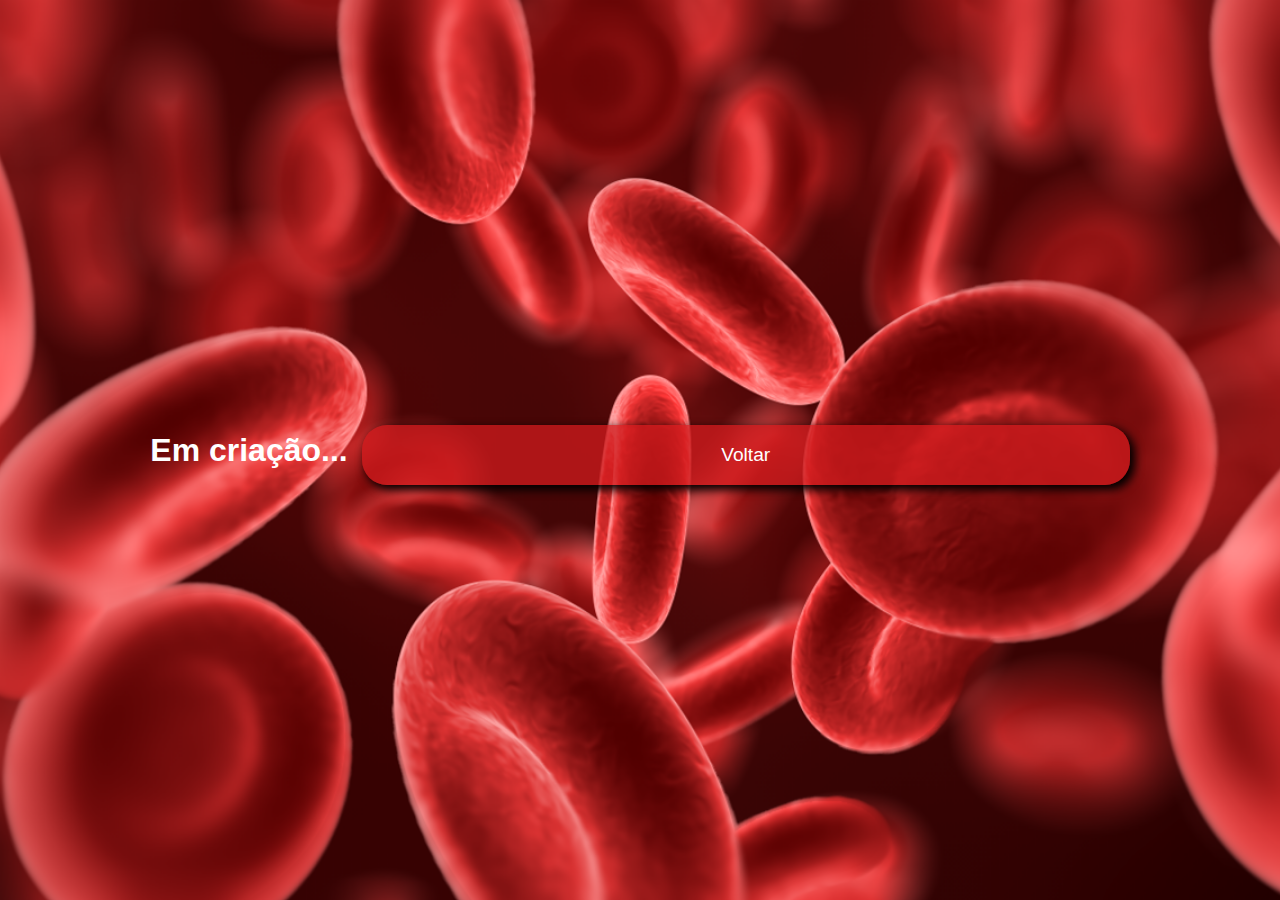
==== HTML/ciclo.html @ 0049cb9c "Adicionando caminho aos botões" ====
<!DOCTYPE html>
<html lang="pt-br">
<head>
    <meta charset="UTF-8">
    <meta name="viewport" content="width=device-width, initial-scale=1.0">
    <title>Ciclo</title>
    <link rel="stylesheet" href="../CSS/style.css">
</head>
<body>
    <div class="imgHome">
        <div class="mapa-container">


            <h1 style="color: white;">Em criação...</h1>

            

            <a class="mapa-voltar" href="./menu.html">
                
                <p>Voltar</p> 
                
            </a>
        </div>
    </div>
</body>
</html>
---- CSS/style.css ----
html, body{
    height: 100%;
    margin: 0;
    font-family: Arial, Helvetica, sans-serif;
}


.imag{
    display: flex;
    justify-content: center;
    align-items: center;
}

.vid{
    display: flex;
    justify-content: center;
    align-items: center;
}



.imgHome{
    position: relative;
    background-image: url('../IMAGENS/imagemHome.png');
    background-size: cover;
    width: 100%;
    height: 100%;
    background-position: center;
    display: flex;
    align-items: center;
}

.container{
    height: 80%;
    display: flex;
    justify-content: center;
    align-items: center;
    flex-wrap: wrap;
}


.titulo-mapa{
    display: flex;
    width: 85%;
    color: white;
    font-size: larger;
}

.mapa-container{
    height: 95%;
    width: 100%;
    display: flex;
    justify-content: center;
    align-items: center;
    flex-wrap: wrap;
    gap: 14px;
}


.mapa{
    border-radius: 10px;
    width:70%;
    height: auto;
}

.mapa-voltar{
    margin-top: 10px;
    width: 60%;
    background-color: #ce1a1dc3;
    border-radius: 25px;
    box-shadow: 4px 4px 10px 1px;
    border: none;
    text-align: center;
    align-content: center;
}


.mapa-voltar p{
    color: white;
    font-size: larger;
}


.botao{
    height: 8em;
    width: 80%;
    background-color: #7a1513;
    border-radius: 25px;
    opacity: 0.8;
    box-shadow: 4px 4px 10px 1px;
    border: none;
    text-align: center;
    align-content: center;
}

.botao p{
    color: white;
    font-size: larger;
    font-weight: bold;
}

a{
    text-decoration: none;
    color: inherit;
}

.voltar{
    width: 80%;
    background-color: #ce1a1c;
    border-radius: 25px;
    box-shadow: 4px 4px 10px 1px;
    border: none;
    text-align: center;
    align-content: center;
}

.voltar p{
    color: white;
    font-size: larger;
}


.midBotao{
    width: 80%;
    display: flex;
    gap: 18px;
}


.flex{
    display: flex;

}
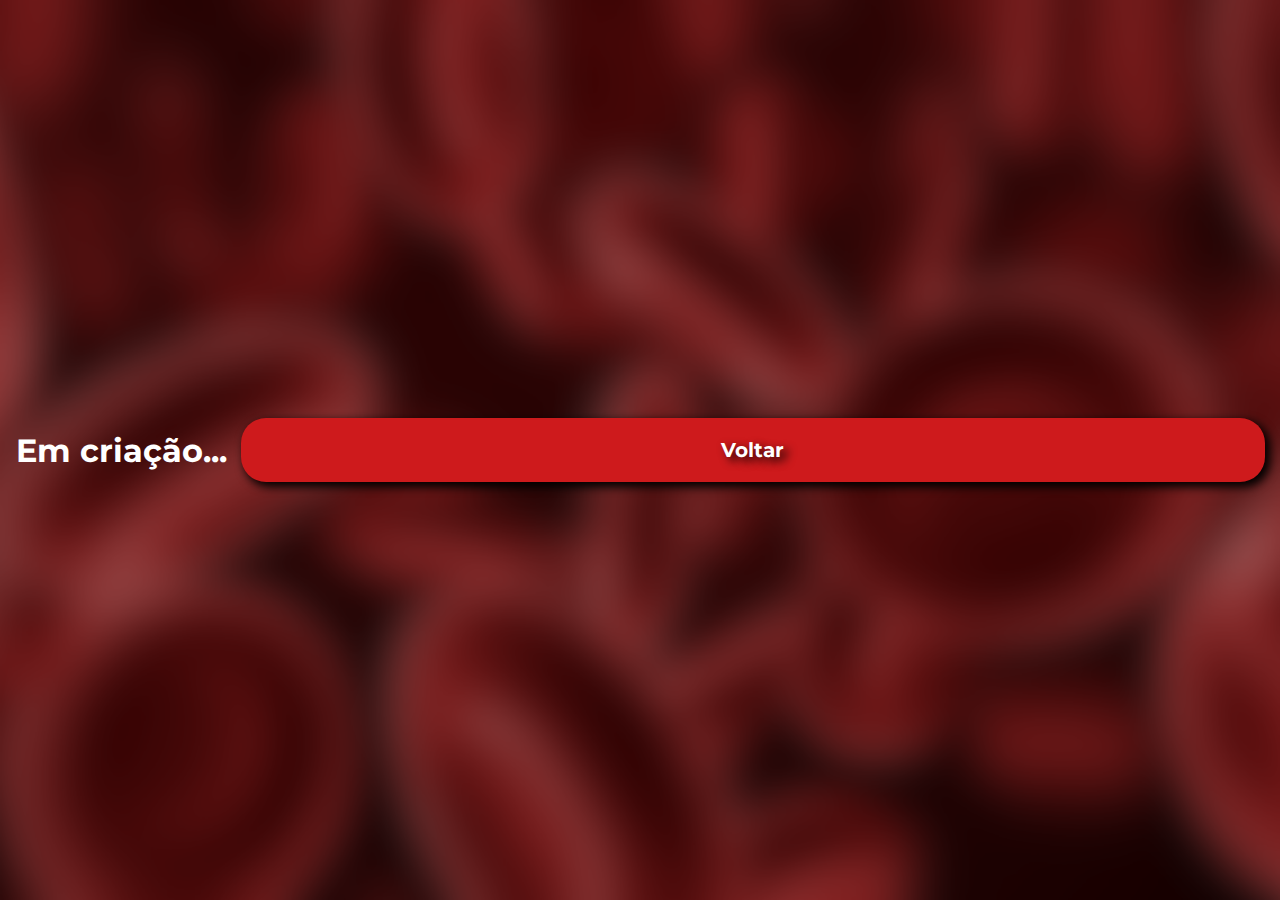
==== commit ae7f1ac7: "Importando lib de fonts e aumentando contraste" ====
--- a/HTML/ciclo.html
+++ b/HTML/ciclo.html
@@ -5,6 +5,13 @@
     <meta name="viewport" content="width=device-width, initial-scale=1.0">
     <title>Ciclo</title>
     <link rel="stylesheet" href="../CSS/style.css">
+
+
+    <!-- Import da font do google montserrat -->
+    <link rel="preconnect" href="https://fonts.googleapis.com">
+    <link rel="preconnect" href="https://fonts.gstatic.com" crossorigin>
+    <link href="https://fonts.googleapis.com/css2?family=Montserrat:ital,wght@0,100..900;1,100..900&display=swap"
+        rel="stylesheet">
 </head>
 <body>
     <div class="imgHome">
@@ -15,7 +22,7 @@
 
             
 
-            <a class="mapa-voltar" href="./menu.html">
+            <a class="voltar" href="./menu.html">
                 
                 <p>Voltar</p> 
                 
--- a/CSS/style.css
+++ b/CSS/style.css
@@ -2,9 +2,15 @@
 html, body{
     height: 100%;
     margin: 0;
-    font-family: Arial, Helvetica, sans-serif;
+    font-family: "Montserrat" ,Arial, Helvetica, sans-serif;
 }
 
+  
+
+
+p{
+    text-shadow: 5px 4px 5px rgb(0,0,0);
+}
 
 .imag{
     display: flex;
@@ -22,7 +28,7 @@
 
 .imgHome{
     position: relative;
-    background-image: url('../IMAGENS/imagemHome.png');
+    background-image: url('../IMAGENS/imagemFundo.png');
     background-size: cover;
     width: 100%;
     height: 100%;
@@ -78,16 +84,15 @@
 
 .mapa-voltar p{
     color: white;
-    font-size: larger;
+    font-size: xx-large;
 }
 
 
 .botao{
     height: 8em;
     width: 80%;
-    background-color: #7a1513;
+    background-color: rgba(184, 74, 72, 0.316);
     border-radius: 25px;
-    opacity: 0.8;
     box-shadow: 4px 4px 10px 1px;
     border: none;
     text-align: center;
@@ -96,7 +101,7 @@
 
 .botao p{
     color: white;
-    font-size: larger;
+    font-size: 1.25em;
     font-weight: bold;
 }
 
@@ -117,7 +122,9 @@
 
 .voltar p{
     color: white;
-    font-size: larger;
+    font-size: 1.25em;
+    font-weight: bold;
+    text-shadow: 5px 4px 10px rgb(0,0,0);
 }
 
 
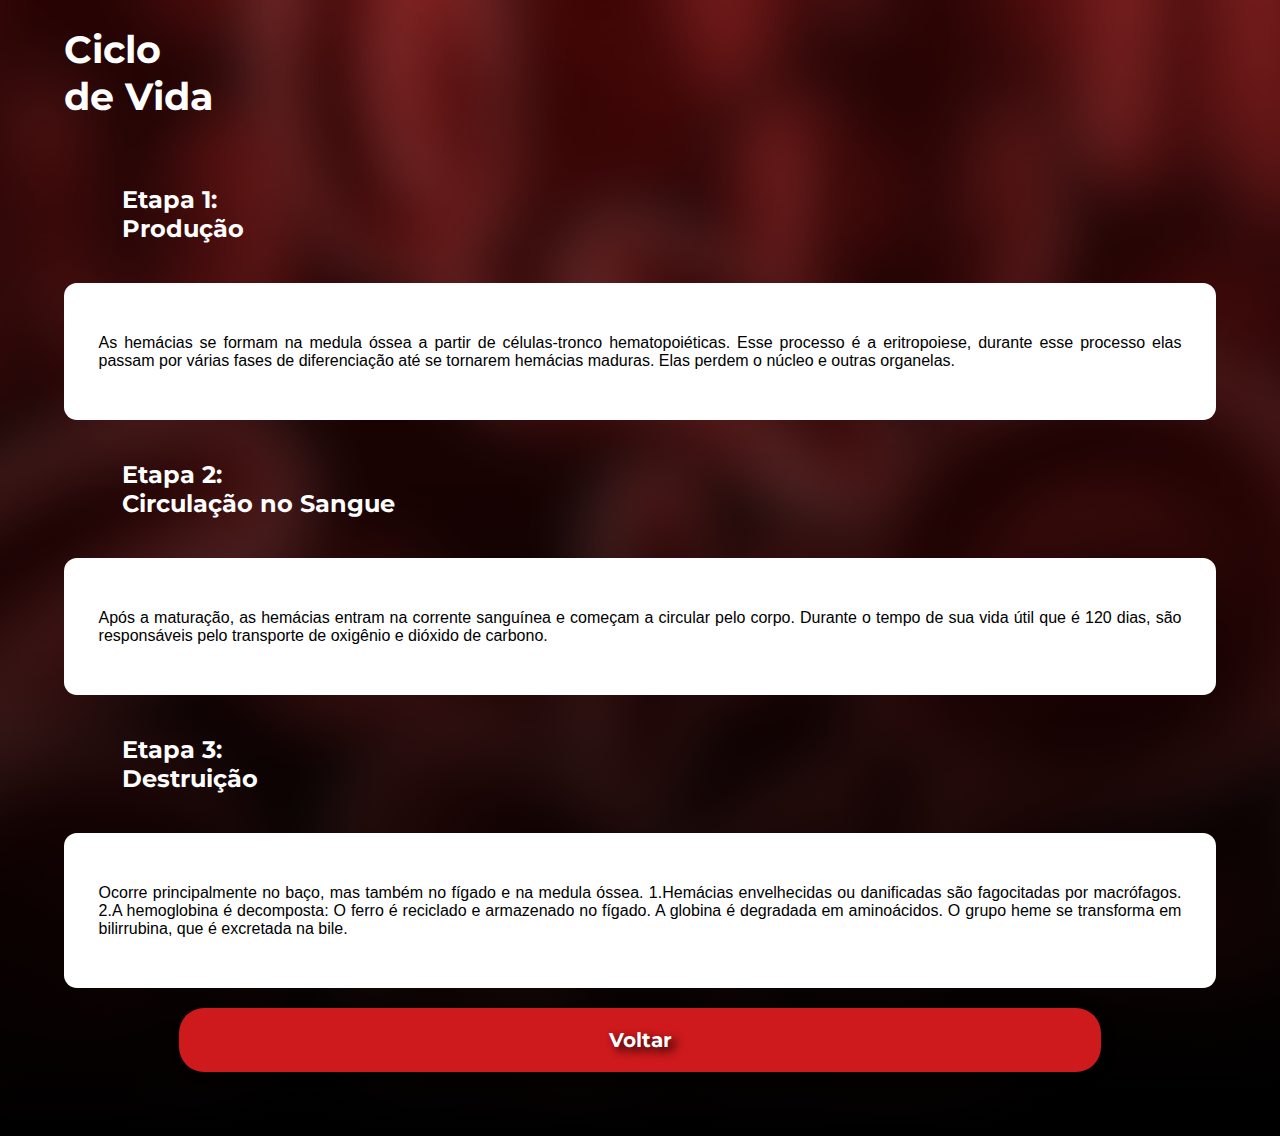
==== commit b5ebf7fc: "Criação da página 'Ciclo'" ====
--- a/HTML/ciclo.html
+++ b/HTML/ciclo.html
@@ -1,11 +1,15 @@
 <!DOCTYPE html>
 <html lang="pt-br">
+
 <head>
     <meta charset="UTF-8">
     <meta name="viewport" content="width=device-width, initial-scale=1.0">
     <title>Ciclo</title>
     <link rel="stylesheet" href="../CSS/style.css">
+    <link rel="stylesheet" href="../CSS/ciclo.css">
 
+
+    <script src="../JS/index.js"></script>
 
     <!-- Import da font do google montserrat -->
     <link rel="preconnect" href="https://fonts.googleapis.com">
@@ -13,21 +17,82 @@
     <link href="https://fonts.googleapis.com/css2?family=Montserrat:ital,wght@0,100..900;1,100..900&display=swap"
         rel="stylesheet">
 </head>
+
 <body>
-    <div class="imgHome">
-        <div class="mapa-container">
+    <div class="imgCiclo">
+        <div class="ciclo-container">
+
+            <div class="tituloContainer">
+                <h1 style="color: white;">Ciclo <br>de Vida</h1>
+            </div>
 
 
-            <h1 style="color: white;">Em criação...</h1>
 
-            
+            <!-- Etapa 1 -->
+            <div class="subTitulo-ciclo">
+                <h2>Etapa 1:
+                    <br>Produção
+                </h2>
+            </div>
+            <div class="ciclo-content">
+                <p>As hemácias se formam na medula óssea a partir de células-tronco hematopoiéticas. Esse processo é a
+                    eritropoiese, durante esse processo elas passam por várias fases de diferenciação até se tornarem
+                    hemácias maduras. Elas perdem o núcleo e outras organelas.
+                </p>
+            </div>
+
+
+
+
+            <!-- Etapa 2 -->
+            <div class="subTitulo-ciclo">
+                <h2>Etapa 2:
+                    <br>Circulação no Sangue
+                </h2>
+            </div>
+            <div class="ciclo-content">
+                <p>Após a maturação, as hemácias entram na corrente sanguínea e começam a circular pelo corpo. Durante o
+                    tempo de sua vida útil que é 120 dias, são responsáveis pelo transporte de oxigênio e dióxido de
+                    carbono.
+                </p>
+            </div>
+
+
+
+
+
+
+
+
+            <!-- Etapa 3 -->
+            <div class="subTitulo-ciclo">
+                <h2>Etapa 3:
+                    <br>Destruição
+                </h2>
+            </div>
+            <div class="ciclo-content">
+                <p>Ocorre principalmente no baço, mas também no fígado e na medula óssea.
+                    1.Hemácias envelhecidas ou danificadas são fagocitadas por macrófagos.
+                    2.A hemoglobina é decomposta:
+                    O ferro é reciclado e armazenado no fígado.
+                    A globina é degradada em aminoácidos.
+                    O grupo heme se transforma em bilirrubina, que é excretada na bile.
+                </p>
+            </div>
+
+
+
+
+
 
             <a class="voltar" href="./menu.html">
-                
-                <p>Voltar</p> 
-                
+
+                <p>Voltar</p>
+
             </a>
+
         </div>
     </div>
 </body>
+
 </html>--- a/CSS/style.css
+++ b/CSS/style.css
@@ -27,15 +27,20 @@
 
 
 .imgHome{
-    position: relative;
-    background-image: url('../IMAGENS/imagemFundo.png');
+    background-image: 
+      linear-gradient(to top, #000000af, transparent),
+      url('../IMAGENS/imagemFundo.png');
     background-size: cover;
-    width: 100%;
-    height: 100%;
+    background-repeat: no-repeat;
     background-position: center;
     display: flex;
     align-items: center;
+    justify-content: center;
+    height: 100%;
 }
+
+
+
 
 .container{
     height: 80%;
@@ -91,9 +96,9 @@
 .botao{
     height: 8em;
     width: 80%;
-    background-color: rgba(184, 74, 72, 0.316);
+    background-color: rgba(224, 63, 61, 0.316);
     border-radius: 25px;
-    box-shadow: 4px 4px 10px 1px;
+    box-shadow: 4px 4px 10px 1px rgba(0, 0, 0, 0.269);
     border: none;
     text-align: center;
     align-content: center;
@@ -114,7 +119,7 @@
     width: 80%;
     background-color: #ce1a1c;
     border-radius: 25px;
-    box-shadow: 4px 4px 10px 1px;
+    box-shadow: 4px 4px 10px 1px rgba(0, 0, 0, 0.269);
     border: none;
     text-align: center;
     align-content: center;
--- a/CSS/ciclo.css
+++ b/CSS/ciclo.css
@@ -0,0 +1,60 @@
+.imgCiclo{
+    background-image: 
+      linear-gradient(to top, #000, transparent),
+      url('../IMAGENS/imagemFundo.png');
+    background-size: cover;
+    background-repeat: no-repeat;
+    background-position: center;
+    display: flex;
+    align-items: center;
+    justify-content: center;
+}
+
+
+
+
+
+
+
+
+.ciclo-container{
+    height: 95%;
+    width: 90%;
+    display: flex;
+    justify-content: center;
+    align-items: center;
+    flex-wrap: wrap;
+    gap: 20px;
+
+    padding-bottom: 5%;
+}
+
+
+
+.tituloContainer{
+    width: 100%;
+    display: flex;
+    flex-direction: column;
+    align-items: flex-start;
+    font-size: larger;
+}   
+
+.ciclo-content{
+    border-radius: 13px;
+    background-color: white;
+    padding: 3%;
+}
+
+.subTitulo-ciclo{
+    color: white;
+    width: 90%;
+}
+
+
+.ciclo-content p{
+    font-family: Arial, Helvetica, sans-serif;
+    text-shadow: none;
+    text-align: justify;
+}
+
+
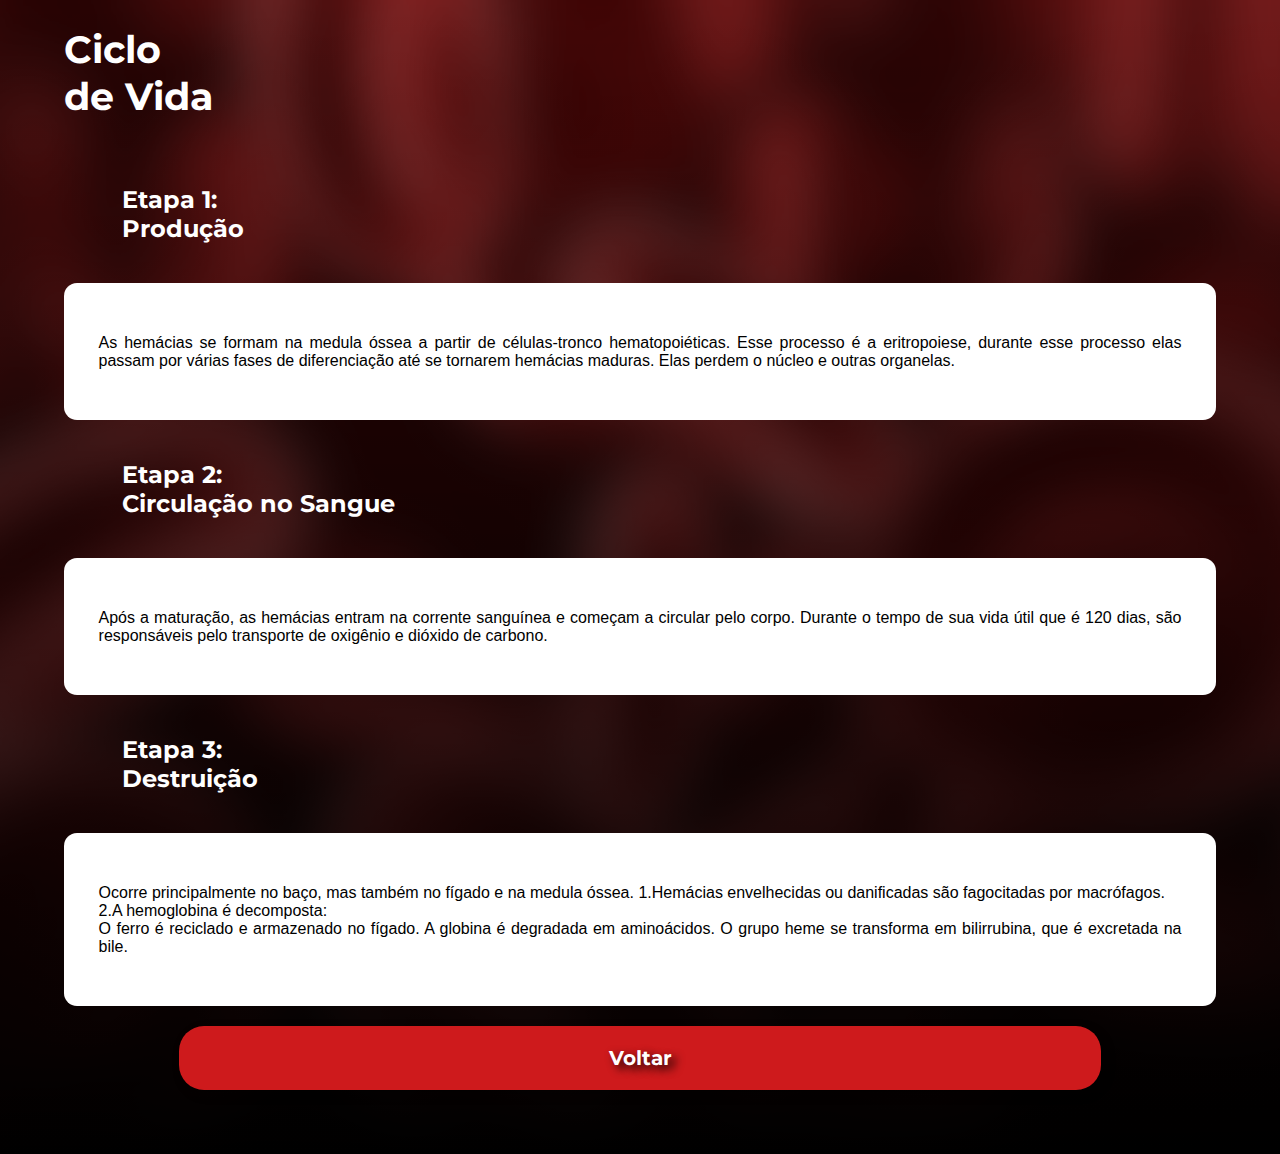
==== commit 4b7f4df4: "Adicionando links ao mapa" ====
--- a/HTML/ciclo.html
+++ b/HTML/ciclo.html
@@ -72,8 +72,8 @@
             </div>
             <div class="ciclo-content">
                 <p>Ocorre principalmente no baço, mas também no fígado e na medula óssea.
-                    1.Hemácias envelhecidas ou danificadas são fagocitadas por macrófagos.
-                    2.A hemoglobina é decomposta:
+                    1.Hemácias envelhecidas ou danificadas são fagocitadas por macrófagos. <br>
+                    2.A hemoglobina é decomposta: <br>
                     O ferro é reciclado e armazenado no fígado.
                     A globina é degradada em aminoácidos.
                     O grupo heme se transforma em bilirrubina, que é excretada na bile.
--- a/CSS/style.css
+++ b/CSS/style.css
@@ -59,6 +59,7 @@
 }
 
 .mapa-container{
+    position: relative;
     height: 95%;
     width: 100%;
     display: flex;
@@ -69,11 +70,70 @@
 }
 
 
+
 .mapa{
+    display: block;
     border-radius: 10px;
     width:70%;
-    height: auto;
-}
+    height: 60%;
+    width: 88%;
+}
+
+.linkGroup{
+    width: 90%;
+    height: 60%;
+    position: absolute;
+}
+
+.linkElement{
+    display: block;
+    opacity: 0;
+}
+
+
+.linkElement div{
+    width: 10px;
+    background-color: #ce1a1c;
+}
+
+.link1{
+    margin-top: 12%;
+    margin-left: 12%;
+    margin-right: 80%;
+}
+.link2{
+    float: right;
+    margin-right: 48%;
+}
+.link3{
+    float: right;
+    margin-top: 4%;
+    margin-left: 20%;
+    margin-right: 14%;
+
+}
+.link4{
+    float: right;
+    margin-top: 25%;
+    margin-right: 9%;
+}
+.link5{
+    float: right;
+    margin-top: 15%;
+    margin-left: 10%;
+    margin-right: 12%;
+}
+.link6{
+    margin-top: 60%;
+    margin-left: 43%;
+    margin-right: 43%;
+}
+.link7{
+    margin-top: 18%;
+    margin-left: 32%;
+    margin-right: 60%;
+}
+
 
 .mapa-voltar{
     margin-top: 10px;
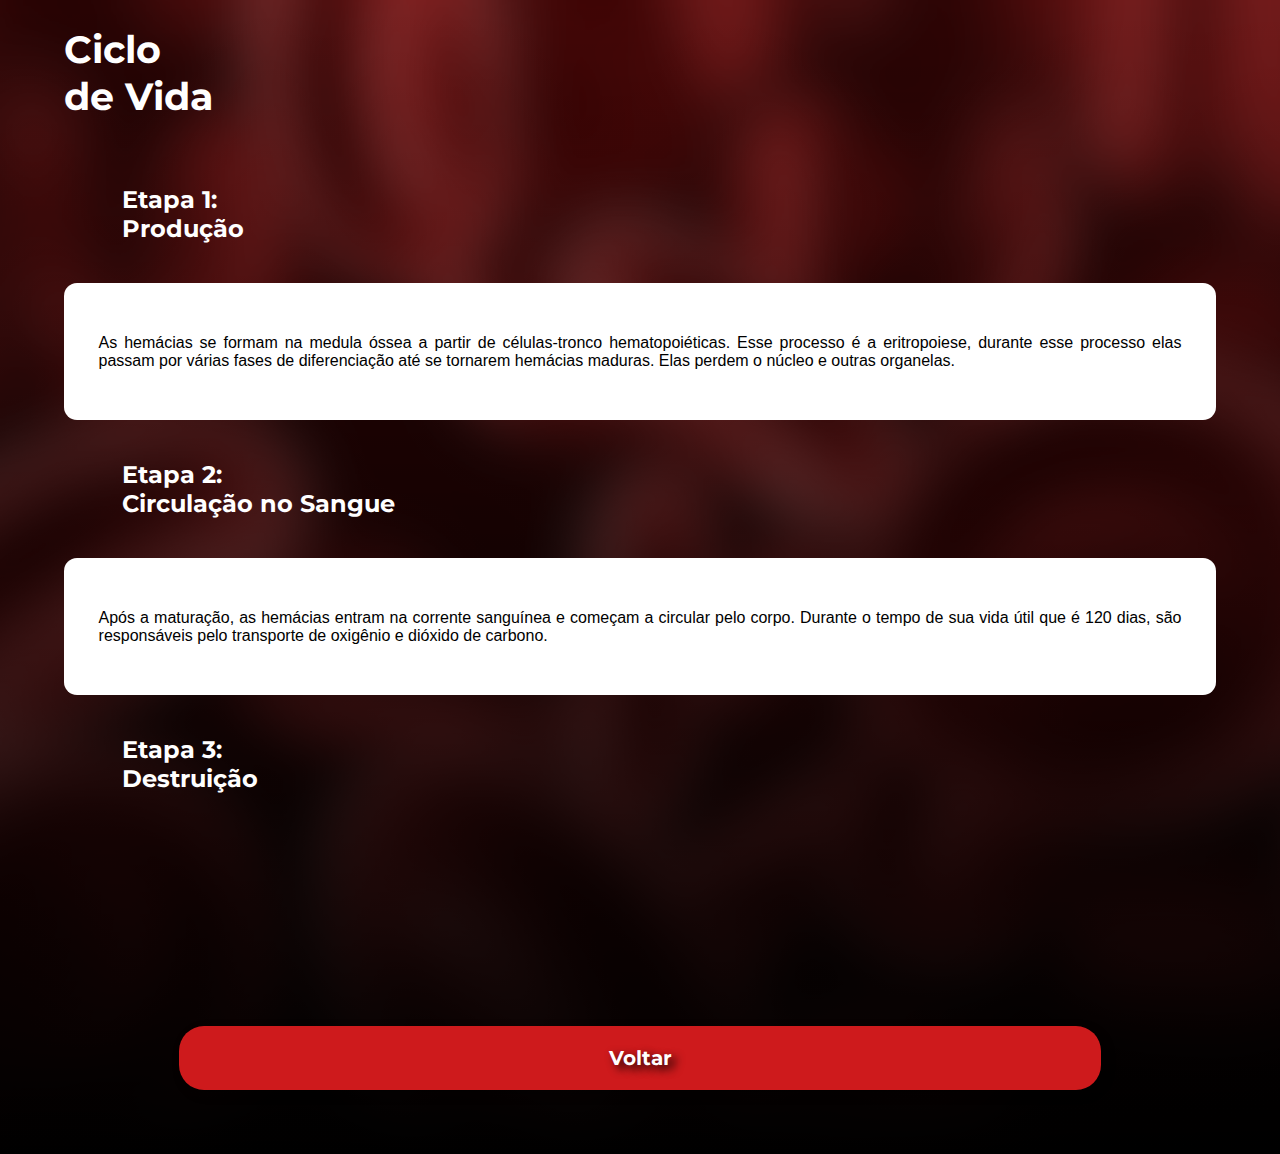
==== commit 1b982641: "Adicionando animações" ====
--- a/HTML/ciclo.html
+++ b/HTML/ciclo.html
@@ -7,7 +7,6 @@
     <title>Ciclo</title>
     <link rel="stylesheet" href="../CSS/style.css">
     <link rel="stylesheet" href="../CSS/ciclo.css">
-
 
     <script src="../JS/index.js"></script>
 
@@ -29,12 +28,12 @@
 
 
             <!-- Etapa 1 -->
-            <div class="subTitulo-ciclo">
+            <div class="subTitulo-ciclo ">
                 <h2>Etapa 1:
                     <br>Produção
                 </h2>
             </div>
-            <div class="ciclo-content">
+            <div class="ciclo-content conteudo escondido">
                 <p>As hemácias se formam na medula óssea a partir de células-tronco hematopoiéticas. Esse processo é a
                     eritropoiese, durante esse processo elas passam por várias fases de diferenciação até se tornarem
                     hemácias maduras. Elas perdem o núcleo e outras organelas.
@@ -45,12 +44,12 @@
 
 
             <!-- Etapa 2 -->
-            <div class="subTitulo-ciclo">
+            <div class="subTitulo-ciclo ">
                 <h2>Etapa 2:
                     <br>Circulação no Sangue
                 </h2>
             </div>
-            <div class="ciclo-content">
+            <div class="ciclo-content conteudo escondido">
                 <p>Após a maturação, as hemácias entram na corrente sanguínea e começam a circular pelo corpo. Durante o
                     tempo de sua vida útil que é 120 dias, são responsáveis pelo transporte de oxigênio e dióxido de
                     carbono.
@@ -70,7 +69,7 @@
                     <br>Destruição
                 </h2>
             </div>
-            <div class="ciclo-content">
+            <div class="ciclo-content conteudo escondido">
                 <p>Ocorre principalmente no baço, mas também no fígado e na medula óssea.
                     1.Hemácias envelhecidas ou danificadas são fagocitadas por macrófagos. <br>
                     2.A hemoglobina é decomposta: <br>
--- a/CSS/ciclo.css
+++ b/CSS/ciclo.css
@@ -58,3 +58,13 @@
 }
 
 
+.conteudo{
+    opacity: 0;
+    transform: translateY(20px);
+    transition: opacity 0.5s ease-in-out, transform 0.5s ease-in-out;
+}
+
+.visivel{
+    opacity: 1;
+    transform: translateY(0px);
+}